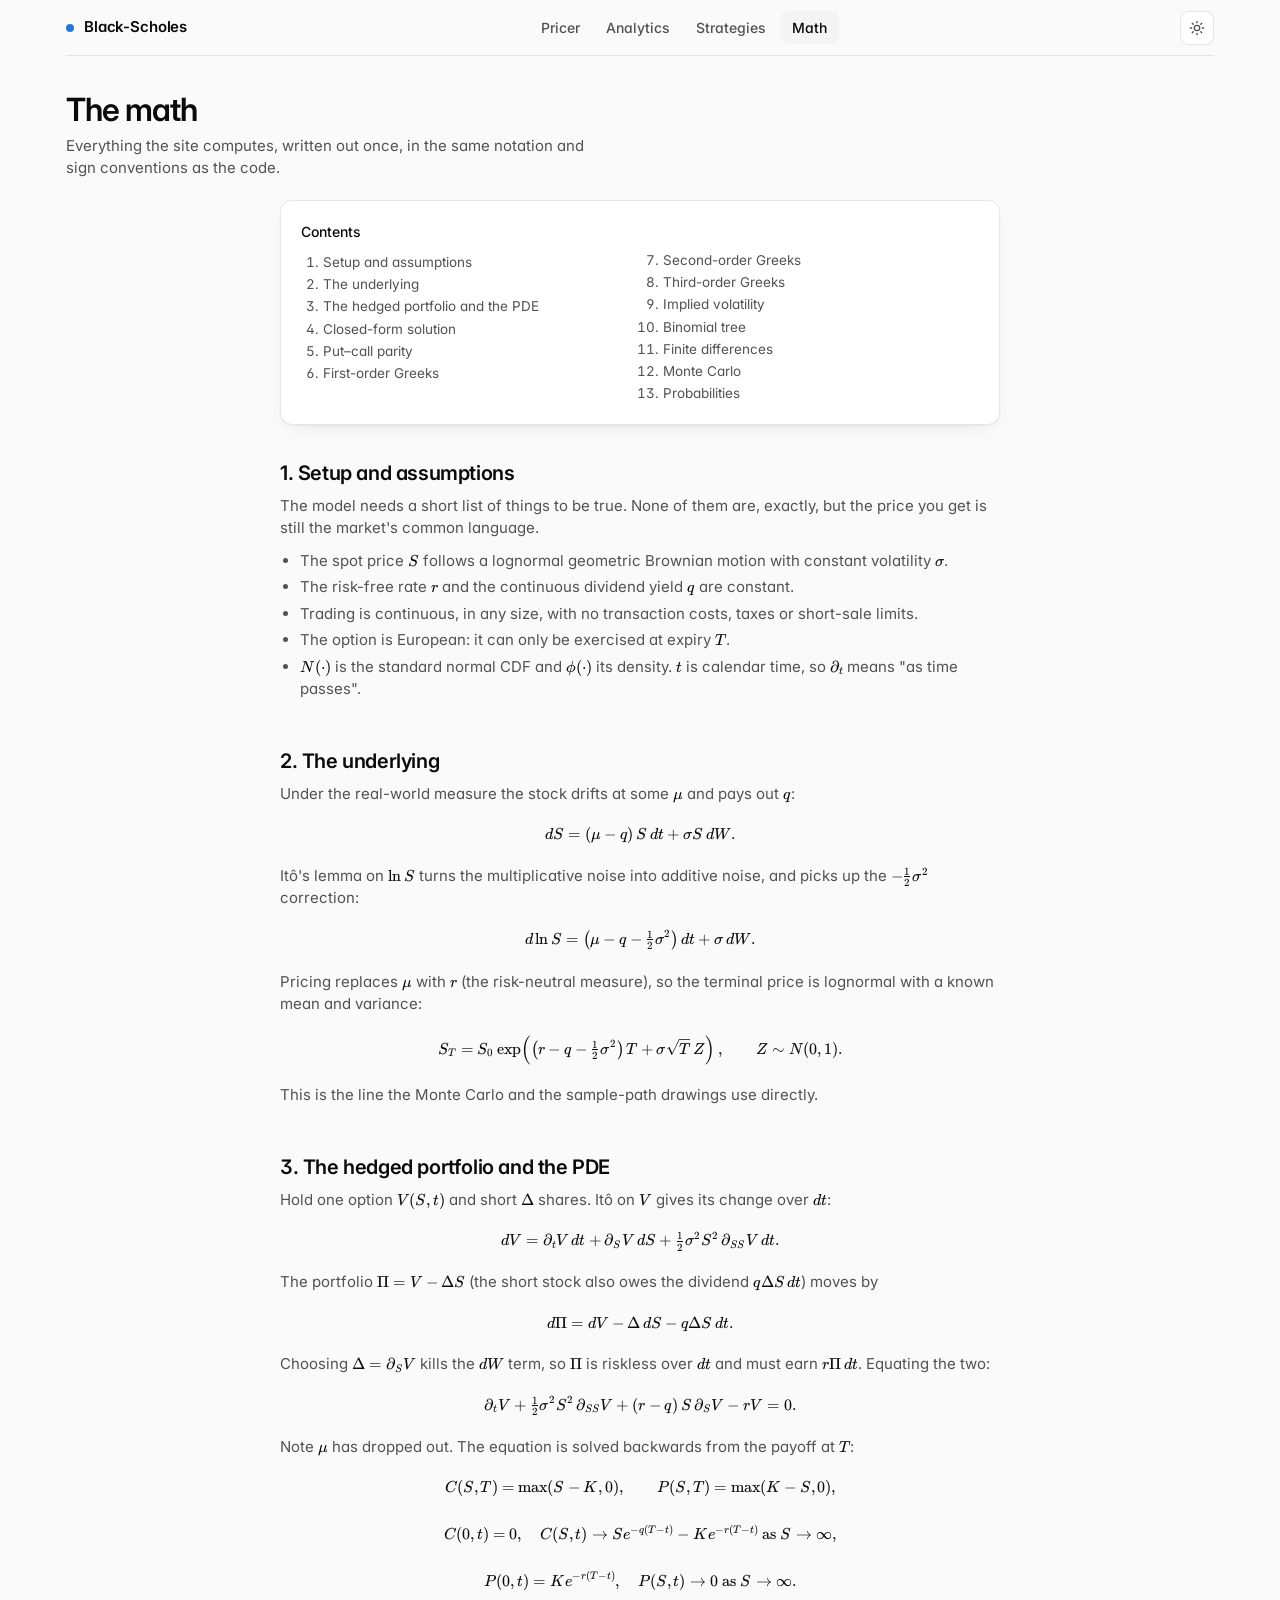
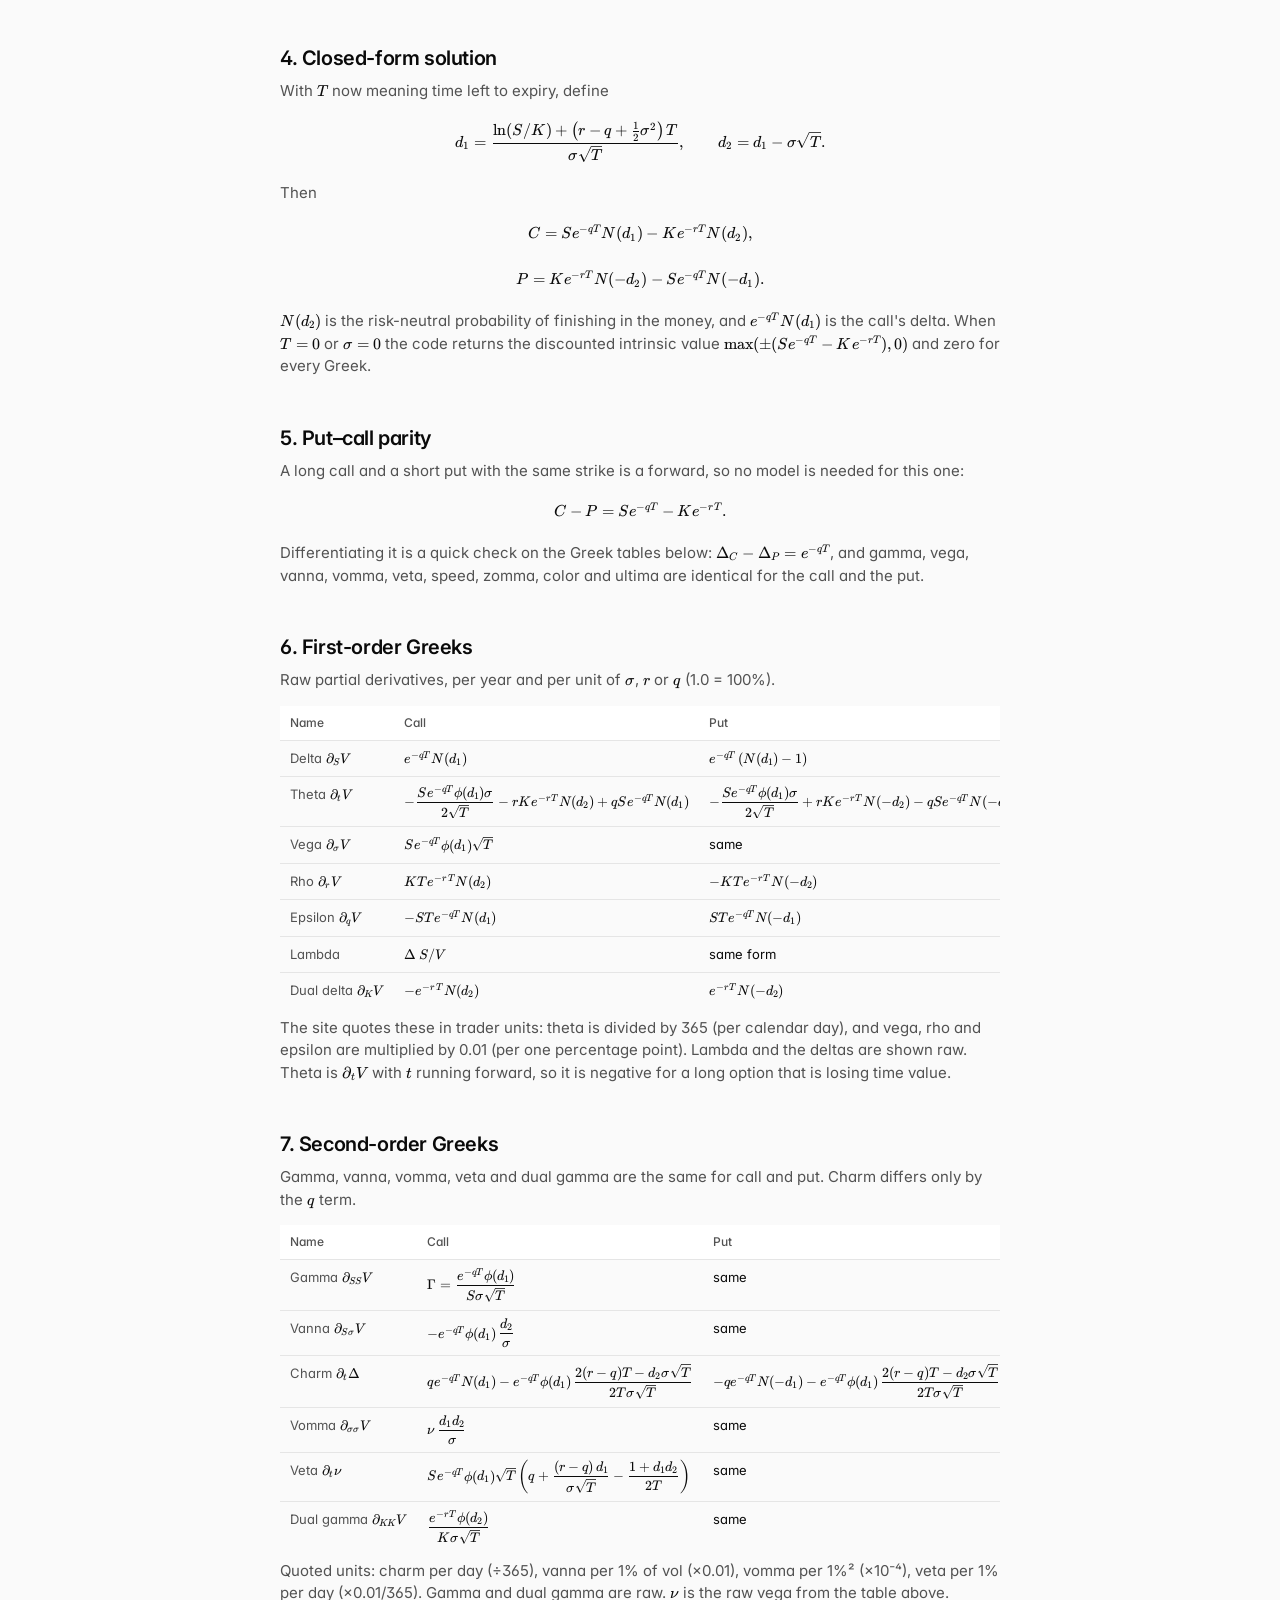
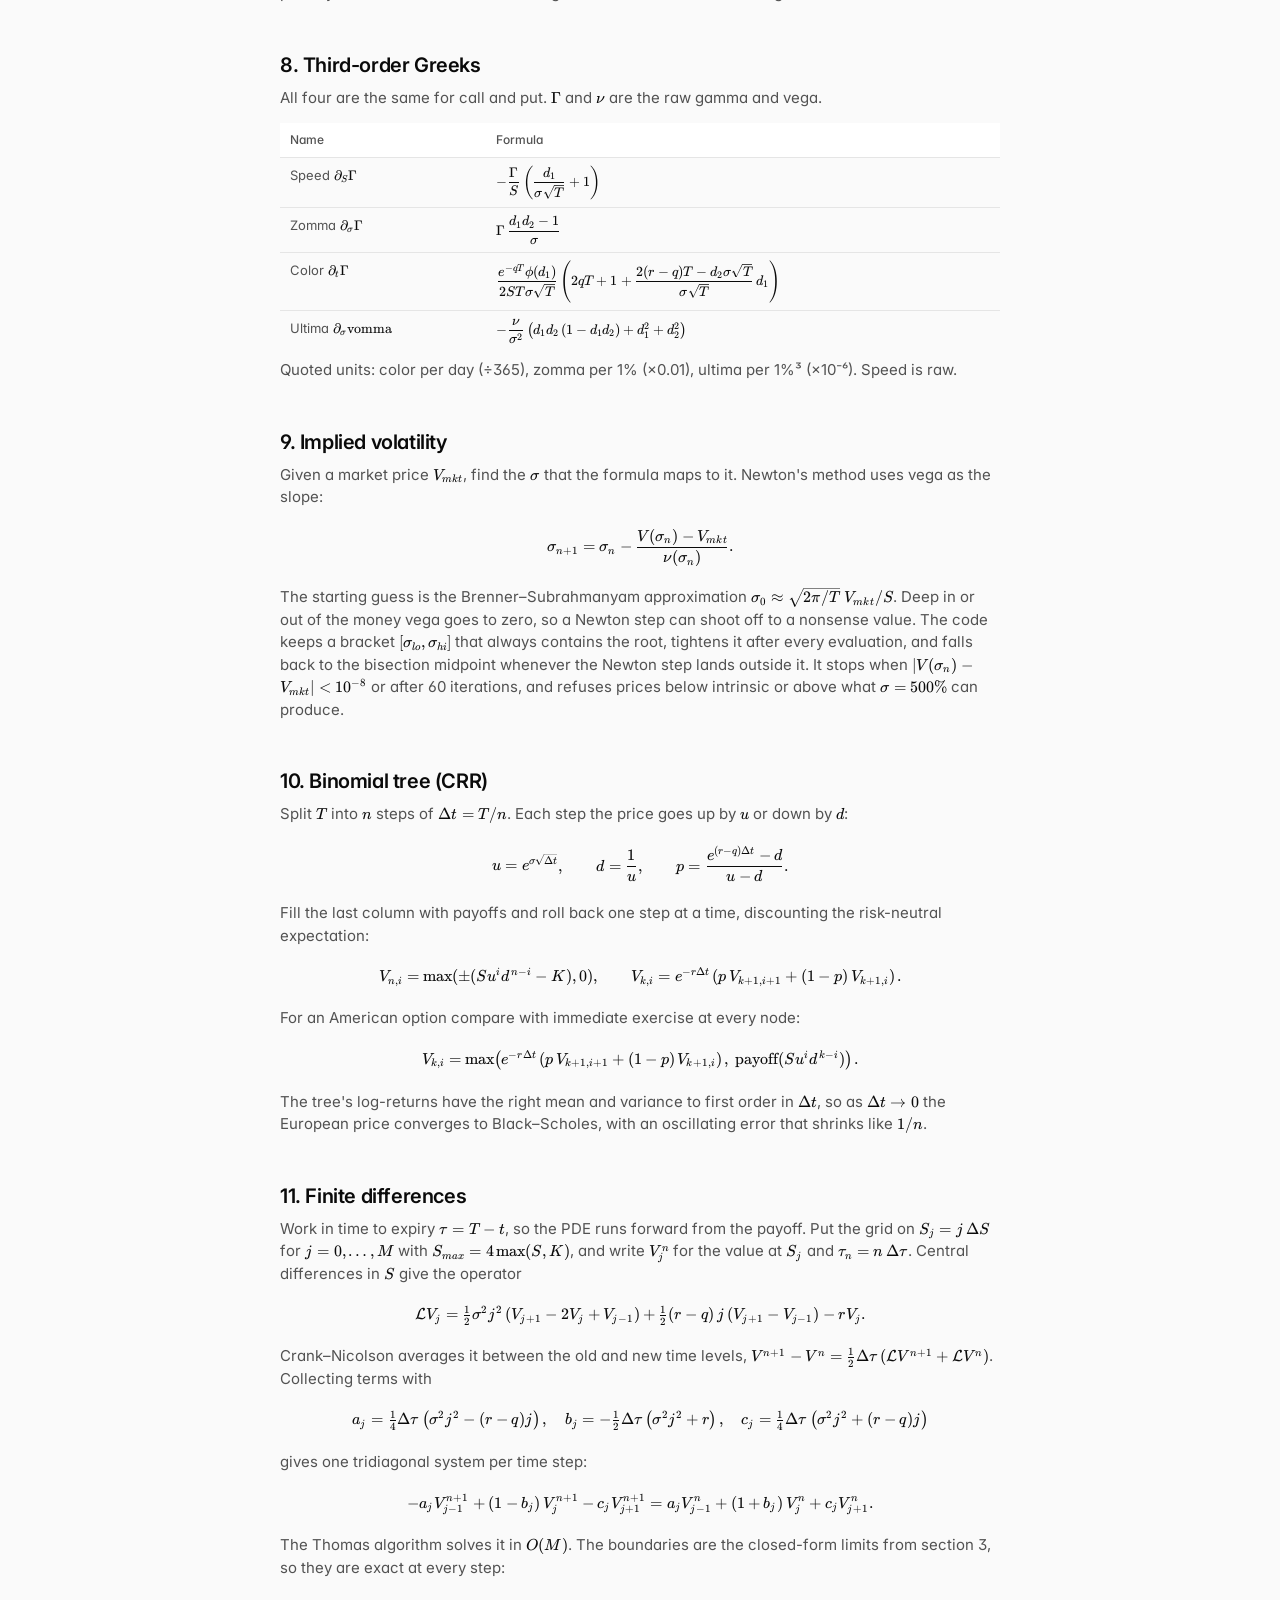
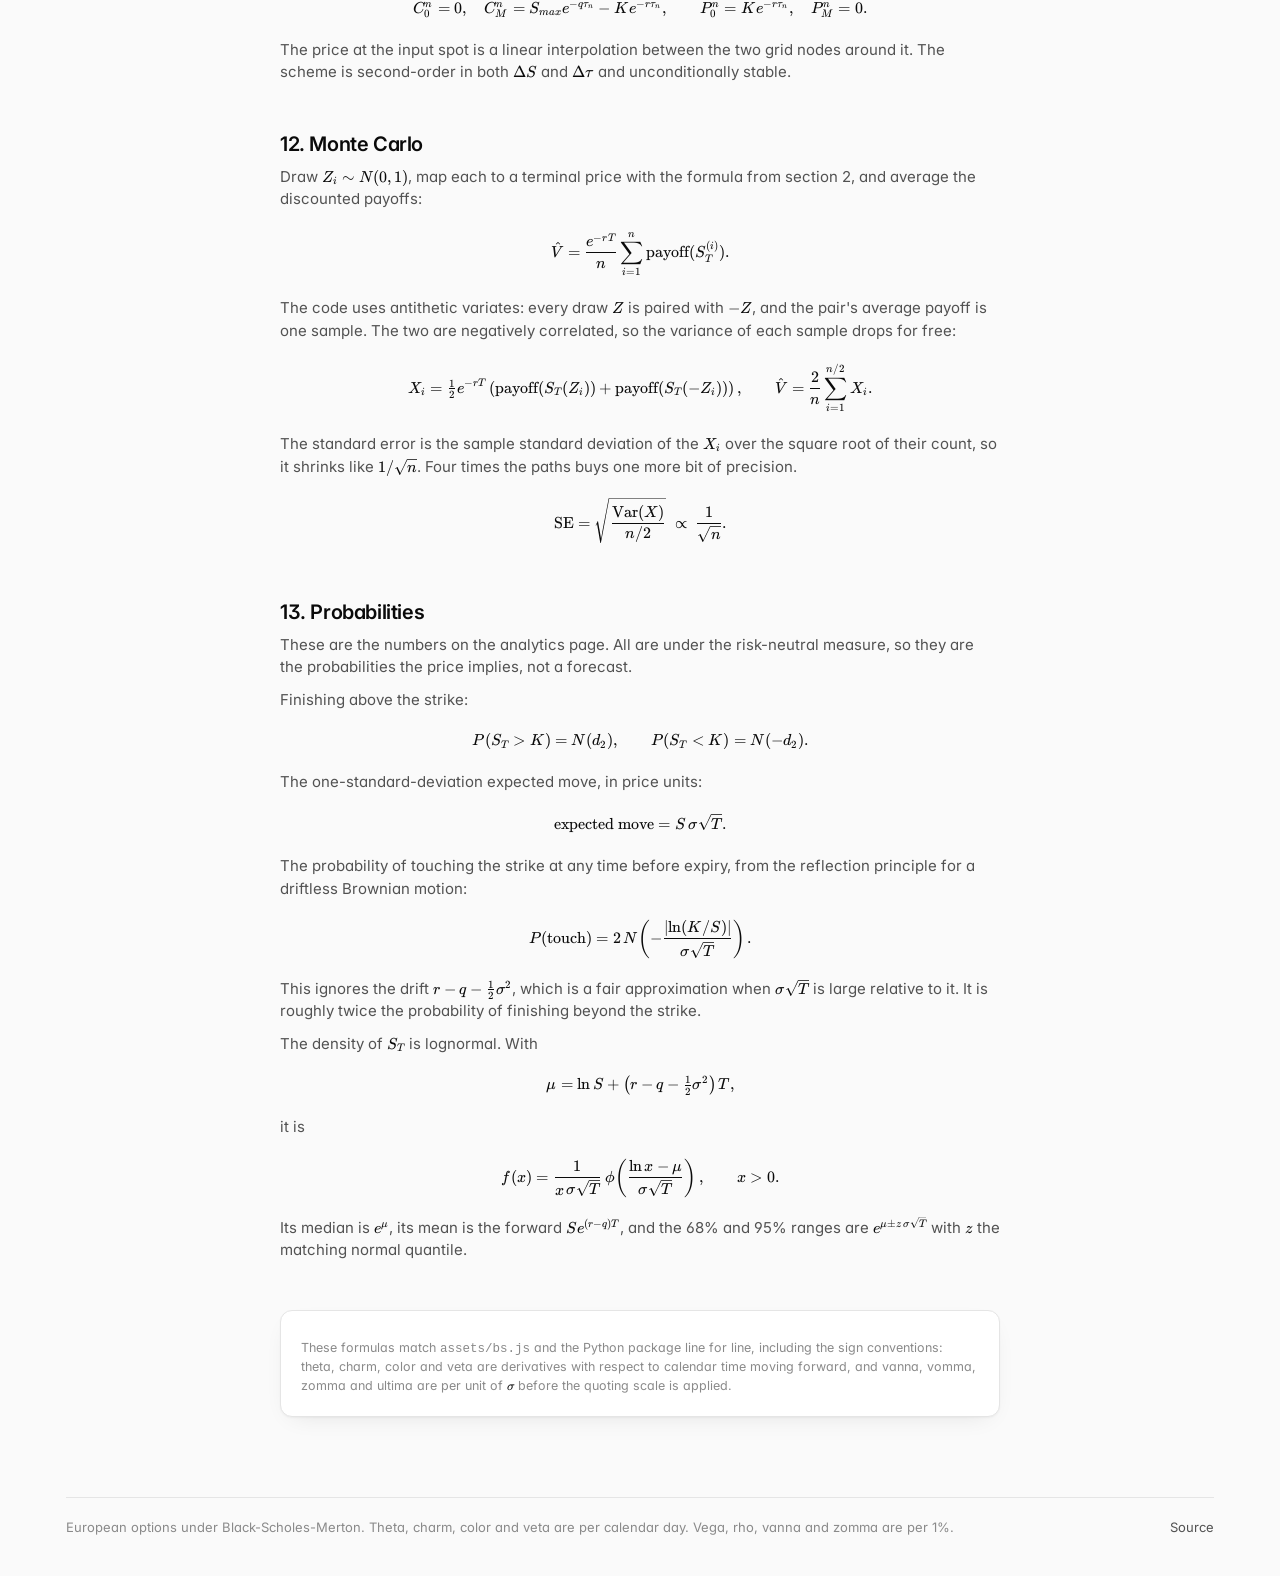
==== web/math.html @ 35202dba "Math page: derivation, closed form, all Greeks, and numerical methods in KaTeX" ====
<!doctype html><html lang="en"><head>
<meta charset="utf-8"><meta name="viewport" content="width=device-width, initial-scale=1">
<title>Math · Black-Scholes</title>
<meta name="description" content="The equations behind the site: the model, the PDE, the closed form, every Greek, and the numerical methods.">
<link rel="icon" href="data:image/svg+xml,<svg xmlns='http://www.w3.org/2000/svg' viewBox='0 0 100 100'><text y='.9em' font-size='90'>σ</text></svg>">
<link rel="preconnect" href="https://fonts.googleapis.com">
<link href="https://fonts.googleapis.com/css2?family=Inter:wght@400;500;600&family=JetBrains+Mono:wght@400;500&display=swap" rel="stylesheet">
<link rel="stylesheet" href="assets/style.css">
<link rel="stylesheet" href="assets/vendor/katex/katex.min.css">
<style>
.article{max-width:720px;margin:0 auto;padding-bottom:80px}
.article h2{font-size:20px;font-weight:600;letter-spacing:-.02em;margin:48px 0 10px;line-height:1.2}
.article h2:first-of-type{margin-top:36px}
.article p,.article li{color:var(--text-2);margin:0 0 10px}
.article ul{padding-left:20px;margin:0 0 10px}
.article li{margin-bottom:4px}
.toc ol{margin:0;padding-left:22px;columns:2;column-gap:24px;font-size:13.5px}
.toc li{margin:2px 0;break-inside:avoid}
.toc a{color:var(--text-2);text-decoration:none}
.toc a:hover{color:var(--text)}
@media (max-width:520px){.toc ol{columns:1}}
.katex{font-size:1.05em;color:var(--text)}
.katex-display{overflow-x:auto;overflow-y:hidden;padding:6px 0;margin:14px 0}
.tbl{overflow-x:auto;margin:14px 0 8px}
.tbl table.data th,.tbl table.data td{text-align:left;vertical-align:top}
.tbl table.data td:first-child{color:var(--text-2);white-space:nowrap}
.article .note{margin-top:8px}
.article .card.end{margin-top:48px}
</style>
</head><body><div class="wrap">
  <section class="page-head"><h1>The math</h1><p>Everything the site computes, written out once, in the same notation and sign conventions as the code.</p></section>
  <main class="article">
    <div class="card pad toc">
      <div class="card-title" style="margin-bottom:8px">Contents</div>
      <ol>
        <li><a href="#setup">Setup and assumptions</a></li>
        <li><a href="#underlying">The underlying</a></li>
        <li><a href="#pde">The hedged portfolio and the PDE</a></li>
        <li><a href="#solution">Closed-form solution</a></li>
        <li><a href="#parity">Put–call parity</a></li>
        <li><a href="#first">First-order Greeks</a></li>
        <li><a href="#second">Second-order Greeks</a></li>
        <li><a href="#third">Third-order Greeks</a></li>
        <li><a href="#iv">Implied volatility</a></li>
        <li><a href="#binomial">Binomial tree</a></li>
        <li><a href="#fd">Finite differences</a></li>
        <li><a href="#mc">Monte Carlo</a></li>
        <li><a href="#prob">Probabilities</a></li>
      </ol>
    </div>

    <article id="content">
    <h2 id="setup">1. Setup and assumptions</h2>
    <p>The model needs a short list of things to be true. None of them are, exactly, but the price you get is still the market's common language.</p>
    <ul>
      <li>The spot price \(S\) follows a lognormal geometric Brownian motion with constant volatility \(\sigma\).</li>
      <li>The risk-free rate \(r\) and the continuous dividend yield \(q\) are constant.</li>
      <li>Trading is continuous, in any size, with no transaction costs, taxes or short-sale limits.</li>
      <li>The option is European: it can only be exercised at expiry \(T\).</li>
      <li>\(N(\cdot)\) is the standard normal CDF and \(\phi(\cdot)\) its density. \(t\) is calendar time, so \(\partial_t\) means "as time passes".</li>
    </ul>

    <h2 id="underlying">2. The underlying</h2>
    <p>Under the real-world measure the stock drifts at some \(\mu\) and pays out \(q\):</p>
    $$dS = (\mu - q)\,S\,dt + \sigma S\,dW .$$
    <p>Itô's lemma on \(\ln S\) turns the multiplicative noise into additive noise, and picks up the \(-\tfrac12\sigma^2\) correction:</p>
    $$d\ln S = \left(\mu - q - \tfrac12\sigma^2\right)dt + \sigma\,dW .$$
    <p>Pricing replaces \(\mu\) with \(r\) (the risk-neutral measure), so the terminal price is lognormal with a known mean and variance:</p>
    $$S_T = S_0 \exp\!\left(\left(r - q - \tfrac12\sigma^2\right)T + \sigma\sqrt{T}\,Z\right),\qquad Z \sim N(0,1).$$
    <p>This is the line the Monte Carlo and the sample-path drawings use directly.</p>

    <h2 id="pde">3. The hedged portfolio and the PDE</h2>
    <p>Hold one option \(V(S,t)\) and short \(\Delta\) shares. Itô on \(V\) gives its change over \(dt\):</p>
    $$dV = \partial_t V\,dt + \partial_S V\,dS + \tfrac12\sigma^2 S^2\,\partial_{SS}V\,dt .$$
    <p>The portfolio \(\Pi = V - \Delta S\) (the short stock also owes the dividend \(q\Delta S\,dt\)) moves by</p>
    $$d\Pi = dV - \Delta\,dS - q\Delta S\,dt .$$
    <p>Choosing \(\Delta = \partial_S V\) kills the \(dW\) term, so \(\Pi\) is riskless over \(dt\) and must earn \(r\Pi\,dt\). Equating the two:</p>
    $$\partial_t V + \tfrac12\sigma^2 S^2\,\partial_{SS}V + (r - q)\,S\,\partial_S V - rV = 0 .$$
    <p>Note \(\mu\) has dropped out. The equation is solved backwards from the payoff at \(T\):</p>
    $$C(S,T) = \max(S-K,0),\qquad P(S,T) = \max(K-S,0),$$
    $$C(0,t)=0,\quad C(S,t)\to S e^{-q(T-t)} - K e^{-r(T-t)}\ \text{as}\ S\to\infty,$$
    $$P(0,t)=K e^{-r(T-t)},\quad P(S,t)\to 0\ \text{as}\ S\to\infty .$$

    <h2 id="solution">4. Closed-form solution</h2>
    <p>With \(T\) now meaning time left to expiry, define</p>
    $$d_1 = \frac{\ln(S/K) + \left(r - q + \tfrac12\sigma^2\right)T}{\sigma\sqrt{T}},\qquad d_2 = d_1 - \sigma\sqrt{T}.$$
    <p>Then</p>
    $$C = S e^{-qT} N(d_1) - K e^{-rT} N(d_2),$$
    $$P = K e^{-rT} N(-d_2) - S e^{-qT} N(-d_1).$$
    <p>\(N(d_2)\) is the risk-neutral probability of finishing in the money, and \(e^{-qT}N(d_1)\) is the call's delta. When \(T=0\) or \(\sigma=0\) the code returns the discounted intrinsic value \(\max(\pm(Se^{-qT}-Ke^{-rT}),0)\) and zero for every Greek.</p>

    <h2 id="parity">5. Put–call parity</h2>
    <p>A long call and a short put with the same strike is a forward, so no model is needed for this one:</p>
    $$C - P = S e^{-qT} - K e^{-rT}.$$
    <p>Differentiating it is a quick check on the Greek tables below: \(\Delta_C - \Delta_P = e^{-qT}\), and gamma, vega, vanna, vomma, veta, speed, zomma, color and ultima are identical for the call and the put.</p>

    <h2 id="first">6. First-order Greeks</h2>
    <p>Raw partial derivatives, per year and per unit of \(\sigma\), \(r\) or \(q\) (1.0 = 100%).</p>
    <div class="tbl"><table class="data">
      <thead><tr><th>Name</th><th>Call</th><th>Put</th></tr></thead>
      <tbody>
        <tr><td>Delta \(\partial_S V\)</td><td>\(e^{-qT} N(d_1)\)</td><td>\(e^{-qT}\left(N(d_1) - 1\right)\)</td></tr>
        <tr><td>Theta \(\partial_t V\)</td><td>\(-\dfrac{S e^{-qT}\phi(d_1)\sigma}{2\sqrt{T}} - rKe^{-rT}N(d_2) + qSe^{-qT}N(d_1)\)</td><td>\(-\dfrac{S e^{-qT}\phi(d_1)\sigma}{2\sqrt{T}} + rKe^{-rT}N(-d_2) - qSe^{-qT}N(-d_1)\)</td></tr>
        <tr><td>Vega \(\partial_\sigma V\)</td><td>\(S e^{-qT}\phi(d_1)\sqrt{T}\)</td><td>same</td></tr>
        <tr><td>Rho \(\partial_r V\)</td><td>\(K T e^{-rT} N(d_2)\)</td><td>\(-K T e^{-rT} N(-d_2)\)</td></tr>
        <tr><td>Epsilon \(\partial_q V\)</td><td>\(-S T e^{-qT} N(d_1)\)</td><td>\(S T e^{-qT} N(-d_1)\)</td></tr>
        <tr><td>Lambda</td><td>\(\Delta\, S / V\)</td><td>same form</td></tr>
        <tr><td>Dual delta \(\partial_K V\)</td><td>\(-e^{-rT} N(d_2)\)</td><td>\(e^{-rT} N(-d_2)\)</td></tr>
      </tbody>
    </table></div>
    <p>The site quotes these in trader units: theta is divided by 365 (per calendar day), and vega, rho and epsilon are multiplied by 0.01 (per one percentage point). Lambda and the deltas are shown raw. Theta is \(\partial_t V\) with \(t\) running forward, so it is negative for a long option that is losing time value.</p>

    <h2 id="second">7. Second-order Greeks</h2>
    <p>Gamma, vanna, vomma, veta and dual gamma are the same for call and put. Charm differs only by the \(q\) term.</p>
    <div class="tbl"><table class="data">
      <thead><tr><th>Name</th><th>Call</th><th>Put</th></tr></thead>
      <tbody>
        <tr><td>Gamma \(\partial_{SS} V\)</td><td>\(\Gamma = \dfrac{e^{-qT}\phi(d_1)}{S\sigma\sqrt{T}}\)</td><td>same</td></tr>
        <tr><td>Vanna \(\partial_{S\sigma} V\)</td><td>\(-e^{-qT}\phi(d_1)\,\dfrac{d_2}{\sigma}\)</td><td>same</td></tr>
        <tr><td>Charm \(\partial_t \Delta\)</td><td>\(q e^{-qT}N(d_1) - e^{-qT}\phi(d_1)\,\dfrac{2(r-q)T - d_2\sigma\sqrt{T}}{2T\sigma\sqrt{T}}\)</td><td>\(-q e^{-qT}N(-d_1) - e^{-qT}\phi(d_1)\,\dfrac{2(r-q)T - d_2\sigma\sqrt{T}}{2T\sigma\sqrt{T}}\)</td></tr>
        <tr><td>Vomma \(\partial_{\sigma\sigma} V\)</td><td>\(\nu\,\dfrac{d_1 d_2}{\sigma}\)</td><td>same</td></tr>
        <tr><td>Veta \(\partial_t \nu\)</td><td>\(S e^{-qT}\phi(d_1)\sqrt{T}\left(q + \dfrac{(r-q)\,d_1}{\sigma\sqrt{T}} - \dfrac{1 + d_1 d_2}{2T}\right)\)</td><td>same</td></tr>
        <tr><td>Dual gamma \(\partial_{KK} V\)</td><td>\(\dfrac{e^{-rT}\phi(d_2)}{K\sigma\sqrt{T}}\)</td><td>same</td></tr>
      </tbody>
    </table></div>
    <p>Quoted units: charm per day (÷365), vanna per 1% of vol (×0.01), vomma per 1%² (×10⁻⁴), veta per 1% per day (×0.01/365). Gamma and dual gamma are raw. \(\nu\) is the raw vega from the table above.</p>

    <h2 id="third">8. Third-order Greeks</h2>
    <p>All four are the same for call and put. \(\Gamma\) and \(\nu\) are the raw gamma and vega.</p>
    <div class="tbl"><table class="data">
      <thead><tr><th>Name</th><th>Formula</th></tr></thead>
      <tbody>
        <tr><td>Speed \(\partial_S \Gamma\)</td><td>\(-\dfrac{\Gamma}{S}\left(\dfrac{d_1}{\sigma\sqrt{T}} + 1\right)\)</td></tr>
        <tr><td>Zomma \(\partial_\sigma \Gamma\)</td><td>\(\Gamma\,\dfrac{d_1 d_2 - 1}{\sigma}\)</td></tr>
        <tr><td>Color \(\partial_t \Gamma\)</td><td>\(\dfrac{e^{-qT}\phi(d_1)}{2ST\sigma\sqrt{T}}\left(2qT + 1 + \dfrac{2(r-q)T - d_2\sigma\sqrt{T}}{\sigma\sqrt{T}}\,d_1\right)\)</td></tr>
        <tr><td>Ultima \(\partial_\sigma \text{vomma}\)</td><td>\(-\dfrac{\nu}{\sigma^2}\left(d_1 d_2\,(1 - d_1 d_2) + d_1^2 + d_2^2\right)\)</td></tr>
      </tbody>
    </table></div>
    <p>Quoted units: color per day (÷365), zomma per 1% (×0.01), ultima per 1%³ (×10⁻⁶). Speed is raw.</p>

    <h2 id="iv">9. Implied volatility</h2>
    <p>Given a market price \(V_{mkt}\), find the \(\sigma\) that the formula maps to it. Newton's method uses vega as the slope:</p>
    $$\sigma_{n+1} = \sigma_n - \frac{V(\sigma_n) - V_{mkt}}{\nu(\sigma_n)} .$$
    <p>The starting guess is the Brenner–Subrahmanyam approximation \(\sigma_0 \approx \sqrt{2\pi/T}\;V_{mkt}/S\). Deep in or out of the money vega goes to zero, so a Newton step can shoot off to a nonsense value. The code keeps a bracket \([\sigma_{lo},\sigma_{hi}]\) that always contains the root, tightens it after every evaluation, and falls back to the bisection midpoint whenever the Newton step lands outside it. It stops when \(|V(\sigma_n) - V_{mkt}| < 10^{-8}\) or after 60 iterations, and refuses prices below intrinsic or above what \(\sigma = 500\%\) can produce.</p>

    <h2 id="binomial">10. Binomial tree (CRR)</h2>
    <p>Split \(T\) into \(n\) steps of \(\Delta t = T/n\). Each step the price goes up by \(u\) or down by \(d\):</p>
    $$u = e^{\sigma\sqrt{\Delta t}},\qquad d = \frac{1}{u},\qquad p = \frac{e^{(r-q)\Delta t} - d}{u - d} .$$
    <p>Fill the last column with payoffs and roll back one step at a time, discounting the risk-neutral expectation:</p>
    $$V_{n,i} = \max(\pm(S u^i d^{\,n-i} - K), 0),\qquad V_{k,i} = e^{-r\Delta t}\left(p\,V_{k+1,i+1} + (1-p)\,V_{k+1,i}\right).$$
    <p>For an American option compare with immediate exercise at every node:</p>
    $$V_{k,i} = \max\!\left(e^{-r\Delta t}\left(p\,V_{k+1,i+1} + (1-p)\,V_{k+1,i}\right),\ \text{payoff}(S u^i d^{\,k-i})\right).$$
    <p>The tree's log-returns have the right mean and variance to first order in \(\Delta t\), so as \(\Delta t \to 0\) the European price converges to Black–Scholes, with an oscillating error that shrinks like \(1/n\).</p>

    <h2 id="fd">11. Finite differences</h2>
    <p>Work in time to expiry \(\tau = T - t\), so the PDE runs forward from the payoff. Put the grid on \(S_j = j\,\Delta S\) for \(j = 0,\dots,M\) with \(S_{max} = 4\max(S,K)\), and write \(V_j^n\) for the value at \(S_j\) and \(\tau_n = n\,\Delta\tau\). Central differences in \(S\) give the operator</p>
    $$\mathcal{L}V_j = \tfrac12\sigma^2 j^2\,(V_{j+1} - 2V_j + V_{j-1}) + \tfrac12(r-q)\,j\,(V_{j+1} - V_{j-1}) - rV_j .$$
    <p>Crank–Nicolson averages it between the old and new time levels, \(V^{n+1} - V^n = \tfrac12\Delta\tau\,(\mathcal{L}V^{n+1} + \mathcal{L}V^n)\). Collecting terms with</p>
    $$a_j = \tfrac14\Delta\tau\left(\sigma^2 j^2 - (r-q)j\right),\quad b_j = -\tfrac12\Delta\tau\left(\sigma^2 j^2 + r\right),\quad c_j = \tfrac14\Delta\tau\left(\sigma^2 j^2 + (r-q)j\right)$$
    <p>gives one tridiagonal system per time step:</p>
    $$-a_j V_{j-1}^{n+1} + (1 - b_j)\,V_j^{n+1} - c_j V_{j+1}^{n+1} = a_j V_{j-1}^{n} + (1 + b_j)\,V_j^{n} + c_j V_{j+1}^{n}.$$
    <p>The Thomas algorithm solves it in \(O(M)\). The boundaries are the closed-form limits from section 3, so they are exact at every step:</p>
    $$C_0^n = 0,\quad C_M^n = S_{max}e^{-q\tau_n} - Ke^{-r\tau_n},\qquad P_0^n = Ke^{-r\tau_n},\quad P_M^n = 0 .$$
    <p>The price at the input spot is a linear interpolation between the two grid nodes around it. The scheme is second-order in both \(\Delta S\) and \(\Delta\tau\) and unconditionally stable.</p>

    <h2 id="mc">12. Monte Carlo</h2>
    <p>Draw \(Z_i \sim N(0,1)\), map each to a terminal price with the formula from section 2, and average the discounted payoffs:</p>
    $$\hat V = \frac{e^{-rT}}{n}\sum_{i=1}^{n} \text{payoff}(S_T^{(i)}) .$$
    <p>The code uses antithetic variates: every draw \(Z\) is paired with \(-Z\), and the pair's average payoff is one sample. The two are negatively correlated, so the variance of each sample drops for free:</p>
    $$X_i = \tfrac12 e^{-rT}\left(\text{payoff}(S_T(Z_i)) + \text{payoff}(S_T(-Z_i))\right),\qquad \hat V = \frac{2}{n}\sum_{i=1}^{n/2} X_i .$$
    <p>The standard error is the sample standard deviation of the \(X_i\) over the square root of their count, so it shrinks like \(1/\sqrt{n}\). Four times the paths buys one more bit of precision.</p>
    $$\text{SE} = \sqrt{\frac{\operatorname{Var}(X)}{n/2}} \;\propto\; \frac{1}{\sqrt{n}} .$$

    <h2 id="prob">13. Probabilities</h2>
    <p>These are the numbers on the analytics page. All are under the risk-neutral measure, so they are the probabilities the price implies, not a forecast.</p>
    <p>Finishing above the strike:</p>
    $$P(S_T > K) = N(d_2),\qquad P(S_T < K) = N(-d_2).$$
    <p>The one-standard-deviation expected move, in price units:</p>
    $$\text{expected move} = S\,\sigma\sqrt{T}.$$
    <p>The probability of touching the strike at any time before expiry, from the reflection principle for a driftless Brownian motion:</p>
    $$P(\text{touch}) = 2\,N\!\left(-\frac{\left|\ln(K/S)\right|}{\sigma\sqrt{T}}\right).$$
    <p>This ignores the drift \(r - q - \tfrac12\sigma^2\), which is a fair approximation when \(\sigma\sqrt{T}\) is large relative to it. It is roughly twice the probability of finishing beyond the strike.</p>
    <p>The density of \(S_T\) is lognormal. With</p>
    $$\mu = \ln S + \left(r - q - \tfrac12\sigma^2\right)T,$$
    <p>it is</p>
    $$f(x) = \frac{1}{x\,\sigma\sqrt{T}}\,\phi\!\left(\frac{\ln x - \mu}{\sigma\sqrt{T}}\right),\qquad x > 0 .$$
    <p>Its median is \(e^{\mu}\), its mean is the forward \(S e^{(r-q)T}\), and the 68% and 95% ranges are \(e^{\mu \pm z\,\sigma\sqrt{T}}\) with \(z\) the matching normal quantile.</p>
    </article>

    <div class="card pad end"><div class="note">These formulas match <code>assets/bs.js</code> and the Python package line for line, including the sign conventions: theta, charm, color and veta are derivatives with respect to calendar time moving forward, and vanna, vomma, zomma and ultima are per unit of \(\sigma\) before the quoting scale is applied.</div></div>
  </main>
</div>
<script src="assets/bs.js"></script><script src="assets/chart.js"></script><script src="assets/ui.js"></script>
<script src="assets/vendor/katex/katex.min.js"></script>
<script src="assets/vendor/katex/contrib/auto-render.min.js"></script>
<script>
UI.nav('math');
if (window.renderMathInElement) renderMathInElement(document.querySelector('.article'), {
  delimiters: [{ left: '$$', right: '$$', display: true }, { left: '\\(', right: '\\)', display: false }],
  throwOnError: false, output: 'html',
});
</script>
</body></html>
---- web/assets/style.css ----
:root{
  color-scheme:light;
  --bg:#fafafa;--surface:#ffffff;--surface-2:#f4f4f4;--line:#e5e5e5;--line-strong:#d4d4d4;
  --text:#0a0a0a;--text-2:#525252;--text-3:#8a8a8a;
  --accent:#0a0a0a;--accent-ink:#ffffff;
  --s1:#2a78d6;--s2:#eb6834;--s3:#1baf7a;--s4:#eda100;--s5:#e87ba4;--s6:#008300;--s7:#4a3aa7;--s8:#e34948;
  --s1-soft:rgba(42,120,214,.10);
  --pos:#008300;--neg:#e34948;--pos-soft:rgba(0,131,0,.10);--neg-soft:rgba(227,73,72,.10);
  --radius:12px;--shadow:0 1px 2px rgba(0,0,0,.04),0 8px 24px -12px rgba(0,0,0,.12);
  --font:Inter,-apple-system,BlinkMacSystemFont,"Segoe UI",sans-serif;
  --mono:"JetBrains Mono",ui-monospace,SFMono-Regular,Menlo,monospace;
}
@media (prefers-color-scheme:dark){:root:not([data-theme="light"]){
  color-scheme:dark;
  --bg:#000000;--surface:#0a0a0a;--surface-2:#141414;--line:#1f1f1f;--line-strong:#2e2e2e;
  --text:#ededed;--text-2:#a1a1a1;--text-3:#6b6b6b;
  --accent:#ededed;--accent-ink:#0a0a0a;
  --s1:#3987e5;--s2:#d95926;--s3:#199e70;--s4:#c98500;--s5:#d55181;--s6:#3ddc84;--s7:#9085e9;--s8:#e66767;
  --s1-soft:rgba(57,135,229,.14);
  --pos:#3ddc84;--neg:#e66767;--pos-soft:rgba(61,220,132,.12);--neg-soft:rgba(230,103,103,.12);
  --shadow:none;
}}
:root[data-theme="dark"]{
  color-scheme:dark;
  --bg:#000000;--surface:#0a0a0a;--surface-2:#141414;--line:#1f1f1f;--line-strong:#2e2e2e;
  --text:#ededed;--text-2:#a1a1a1;--text-3:#6b6b6b;
  --accent:#ededed;--accent-ink:#0a0a0a;
  --s1:#3987e5;--s2:#d95926;--s3:#199e70;--s4:#c98500;--s5:#d55181;--s6:#3ddc84;--s7:#9085e9;--s8:#e66767;
  --s1-soft:rgba(57,135,229,.14);
  --pos:#3ddc84;--neg:#e66767;--pos-soft:rgba(61,220,132,.12);--neg-soft:rgba(230,103,103,.12);
  --shadow:none;
}
*{box-sizing:border-box}
html,body{margin:0}
body{background:var(--bg);color:var(--text);font:15px/1.5 var(--font);-webkit-font-smoothing:antialiased;font-feature-settings:"cv11","ss01"}
a{color:inherit}
.mono{font-family:var(--mono);font-variant-numeric:tabular-nums}
.wrap{max-width:1180px;margin:0 auto;padding:0 16px}

/* header / nav */
header.top{display:flex;align-items:center;justify-content:space-between;height:56px;border-bottom:1px solid var(--line);gap:12px}
.brand{display:flex;align-items:center;gap:10px;font-weight:600;letter-spacing:-.01em;text-decoration:none;white-space:nowrap}
.brand .dot{width:8px;height:8px;border-radius:50%;background:var(--s1)}
nav.links{display:flex;gap:2px;overflow-x:auto}
nav.links a{text-decoration:none;color:var(--text-2);padding:6px 12px;border-radius:8px;font-size:14px;font-weight:500;white-space:nowrap}
nav.links a:hover{color:var(--text);background:var(--surface-2)}
nav.links a[aria-current="page"]{color:var(--text);background:var(--surface-2)}
.top-actions{display:flex;gap:8px;align-items:center}
@media (max-width:640px){nav.links a{padding:6px 9px;font-size:13px}.brand span.t{display:none}}

/* controls */
.seg{display:inline-flex;background:var(--surface);border:1px solid var(--line);border-radius:999px;padding:3px;flex-wrap:wrap}
.seg button{border:0;background:transparent;color:var(--text-2);padding:5px 14px;border-radius:999px;font:inherit;font-size:14px;font-weight:500;cursor:pointer;white-space:nowrap}
.seg button:hover{color:var(--text)}
.seg button[aria-pressed="true"]{background:var(--accent);color:var(--accent-ink)}
.seg.sm button{padding:3px 10px;font-size:13px}
.icon-btn{border:1px solid var(--line);background:var(--surface);color:var(--text-2);width:34px;height:34px;border-radius:8px;cursor:pointer;display:grid;place-items:center;padding:0}
.icon-btn:hover{color:var(--text)}
.btn{border:1px solid var(--line);background:var(--surface);color:var(--text);padding:7px 14px;border-radius:8px;font:inherit;font-size:14px;font-weight:500;cursor:pointer}
.btn:hover{background:var(--surface-2)}
.btn.primary{background:var(--accent);color:var(--accent-ink);border-color:var(--accent)}
.btn.sm{padding:4px 10px;font-size:13px}
select,input[type=text]{border:1px solid var(--line);background:var(--surface);color:var(--text);font:inherit;font-size:14px;padding:6px 10px;border-radius:8px;outline:0}
select:focus,input[type=text]:focus{border-color:var(--line-strong)}
input[type=number]{border:1px solid var(--line);background:var(--surface);color:var(--text);font:inherit;font-family:var(--mono);font-size:14px;padding:5px 8px;border-radius:8px;outline:0;width:100px;text-align:right}
input[type=number]:focus{border-color:var(--line-strong)}
input[type=range]{width:100%;appearance:none;height:4px;background:var(--line-strong);border-radius:2px;outline:0;margin:6px 0 0}
input[type=range]::-webkit-slider-thumb{appearance:none;width:16px;height:16px;border-radius:50%;background:var(--surface);border:1.5px solid var(--text);cursor:pointer;box-shadow:0 1px 3px rgba(0,0,0,.15)}
input[type=range]::-moz-range-thumb{width:16px;height:16px;border-radius:50%;background:var(--surface);border:1.5px solid var(--text);cursor:pointer}
label.check{display:inline-flex;align-items:center;gap:6px;font-size:14px;color:var(--text-2);cursor:pointer}

/* page scaffolding */
.page-head{padding:36px 0 20px}
.page-head h1{font-size:clamp(24px,3.4vw,32px);font-weight:600;letter-spacing:-.03em;margin:0 0 6px;line-height:1.15}
.page-head p{margin:0;color:var(--text-2);max-width:60ch}
.layout{display:grid;grid-template-columns:300px 1fr;gap:20px;padding-bottom:80px;align-items:start}
@media (max-width:860px){.layout{grid-template-columns:1fr}}
.stack{display:flex;flex-direction:column;gap:20px;min-width:0}
.cols{display:grid;grid-template-columns:1fr 1fr;gap:20px}
@media (max-width:860px){.cols{grid-template-columns:1fr}}
.card{background:var(--surface);border:1px solid var(--line);border-radius:var(--radius);box-shadow:var(--shadow);min-width:0}
.card.pad{padding:20px}
.card-head{display:flex;justify-content:space-between;align-items:center;gap:12px;flex-wrap:wrap;margin-bottom:10px}
.card-title{font-weight:500;font-size:14px}
.card-title span{color:var(--text-3);font-weight:400}
.note{font-size:12.5px;color:var(--text-3);line-height:1.5}
.sticky{position:sticky;top:16px}

/* input panel fields */
.field{padding:11px 0;border-bottom:1px solid var(--line)}
.field:last-of-type{border-bottom:0}
.field .row{display:flex;justify-content:space-between;align-items:center;margin-bottom:4px;gap:8px}
.field label{font-size:13px;color:var(--text-2);font-weight:500}
.field .num{display:inline-flex;align-items:baseline}
.field .num em{font-style:normal;color:var(--text-3);font-size:13px;margin-left:2px}
.field input[type=number]{width:84px;border-color:transparent;background:transparent;padding:2px 3px 2px 6px}
.field input[type=number]:hover{border-color:var(--line)}
.field input[type=number]:focus{border-color:var(--line-strong);background:var(--bg)}

/* hero number */
.hero{padding:22px 24px 18px;display:flex;justify-content:space-between;align-items:flex-end;flex-wrap:wrap;gap:16px}
.hero .label{font-size:13px;color:var(--text-2);font-weight:500;margin-bottom:6px}
.hero .value{font-size:clamp(36px,5.5vw,52px);font-weight:500;letter-spacing:-.04em;line-height:1}
.hero .sub{color:var(--text-3);font-size:13px;margin-top:8px}
.hero .sub b{color:var(--text-2);font-weight:500}
.hero .side{text-align:right;font-size:13px;color:var(--text-3)}
.hero .side b{color:var(--text-2);font-weight:500}

/* stat tiles */
.tiles{display:grid;grid-template-columns:repeat(auto-fit,minmax(150px,1fr));gap:0;background:var(--surface);border-radius:var(--radius);overflow:hidden;border:1px solid var(--line)}
.tile{background:var(--surface);padding:14px 16px;border:0;border-right:1px solid var(--line);border-bottom:1px solid var(--line);margin:0 -1px -1px 0;text-align:left;font:inherit;color:inherit;position:relative;min-width:0}
button.tile{cursor:pointer}
button.tile:hover{background:var(--surface-2)}
.tile[aria-pressed="true"]::after{content:"";position:absolute;left:0;right:0;bottom:0;height:2px;background:var(--s1)}
.tile .k{font-size:12px;color:var(--text-2);font-weight:500;display:flex;gap:6px;align-items:baseline;white-space:nowrap;overflow:hidden;text-overflow:ellipsis}
.tile .k i{font-style:normal;color:var(--text-3);font-family:var(--mono);font-size:11px}
.tile .v{font-size:19px;font-weight:500;letter-spacing:-.02em;margin-top:5px}
.tile .d{font-size:11.5px;color:var(--text-3);margin-top:2px}
.tile .v.pos{color:var(--pos)}.tile .v.neg{color:var(--neg)}

/* tables */
table.data{width:100%;border-collapse:collapse;font-size:13px}
table.data th,table.data td{padding:8px 10px;text-align:right;border-bottom:1px solid var(--line);white-space:nowrap}
table.data th{color:var(--text-2);font-weight:500;font-size:12px;position:sticky;top:0;background:var(--surface)}
table.data th:first-child,table.data td:first-child{text-align:left}
table.data tr:last-child td{border-bottom:0}
table.data tr.hl td{background:var(--s1-soft)}
table.data th.sortable{cursor:pointer;user-select:none}
table.data th.sortable:hover{color:var(--text)}
table.data td.pos{color:var(--pos)}table.data td.neg{color:var(--neg)}
.scroll{overflow:auto;max-height:420px}

/* chart shell */
.chart{position:relative}
.chart svg{width:100%;display:block;overflow:visible}
.chart .axis text{fill:var(--text-3);font-size:11px;font-family:var(--mono)}
.chart .axis line{stroke:var(--line)}
.chart .axis .base{stroke:var(--line-strong)}
.chart .axis .lbl{fill:var(--text-2);font-family:var(--font);font-size:11.5px}
.chart .tip{position:absolute;pointer-events:none;background:var(--surface);border:1px solid var(--line);border-radius:8px;padding:8px 10px;font-size:12px;box-shadow:var(--shadow);white-space:nowrap;opacity:0;transition:opacity .08s;z-index:5;line-height:1.45}
.chart .tip .t{color:var(--text-3);margin-bottom:2px}
.chart .tip .r{display:flex;justify-content:space-between;gap:14px}
.chart .tip .r i{display:inline-block;width:8px;height:8px;border-radius:2px;margin-right:6px;vertical-align:middle}
.chart .tip .r b{font-weight:500;font-family:var(--mono)}
.legend{display:flex;gap:14px;flex-wrap:wrap;font-size:12.5px;color:var(--text-2);margin:0 0 6px}
.legend span{display:inline-flex;align-items:center;gap:6px}
.legend i{display:inline-block;width:14px;height:2px;border-radius:1px}
.legend i.dash{background:repeating-linear-gradient(90deg,currentColor 0 4px,transparent 4px 7px)}
.heat{display:grid;gap:1px;font-family:var(--mono);font-size:11px}
.heat .c{display:grid;place-items:center;min-height:30px;color:var(--text);cursor:default;border-radius:2px}
.heat .c.h{outline:2px solid var(--text);outline-offset:-2px}
.heat .l{display:grid;place-items:center;color:var(--text-3);font-size:10.5px}

/* misc */
.kv{display:grid;grid-template-columns:auto 1fr;gap:6px 16px;font-size:13.5px}
.kv dt{color:var(--text-2);margin:0}.kv dd{margin:0;text-align:right;font-family:var(--mono)}
.tabs{display:flex;gap:2px;border-bottom:1px solid var(--line);margin-bottom:16px;overflow-x:auto}
.tabs button{border:0;background:none;font:inherit;font-size:14px;font-weight:500;color:var(--text-2);padding:8px 12px;cursor:pointer;border-bottom:2px solid transparent;margin-bottom:-1px;white-space:nowrap}
.tabs button[aria-selected="true"]{color:var(--text);border-bottom-color:var(--text)}
.pill{display:inline-block;padding:2px 8px;border-radius:999px;font-size:12px;background:var(--surface-2);color:var(--text-2)}
.pill.pos{background:var(--pos-soft);color:var(--pos)}.pill.neg{background:var(--neg-soft);color:var(--neg)}
footer.bottom{border-top:1px solid var(--line);padding:20px 0 40px;color:var(--text-3);font-size:13px;display:flex;justify-content:space-between;flex-wrap:wrap;gap:8px}
footer.bottom a{color:var(--text-2);text-decoration:none}
.toast{position:fixed;left:50%;bottom:24px;transform:translateX(-50%);background:var(--accent);color:var(--accent-ink);padding:8px 14px;border-radius:8px;font-size:13px;opacity:0;transition:opacity .15s;pointer-events:none}
.toast.show{opacity:1}
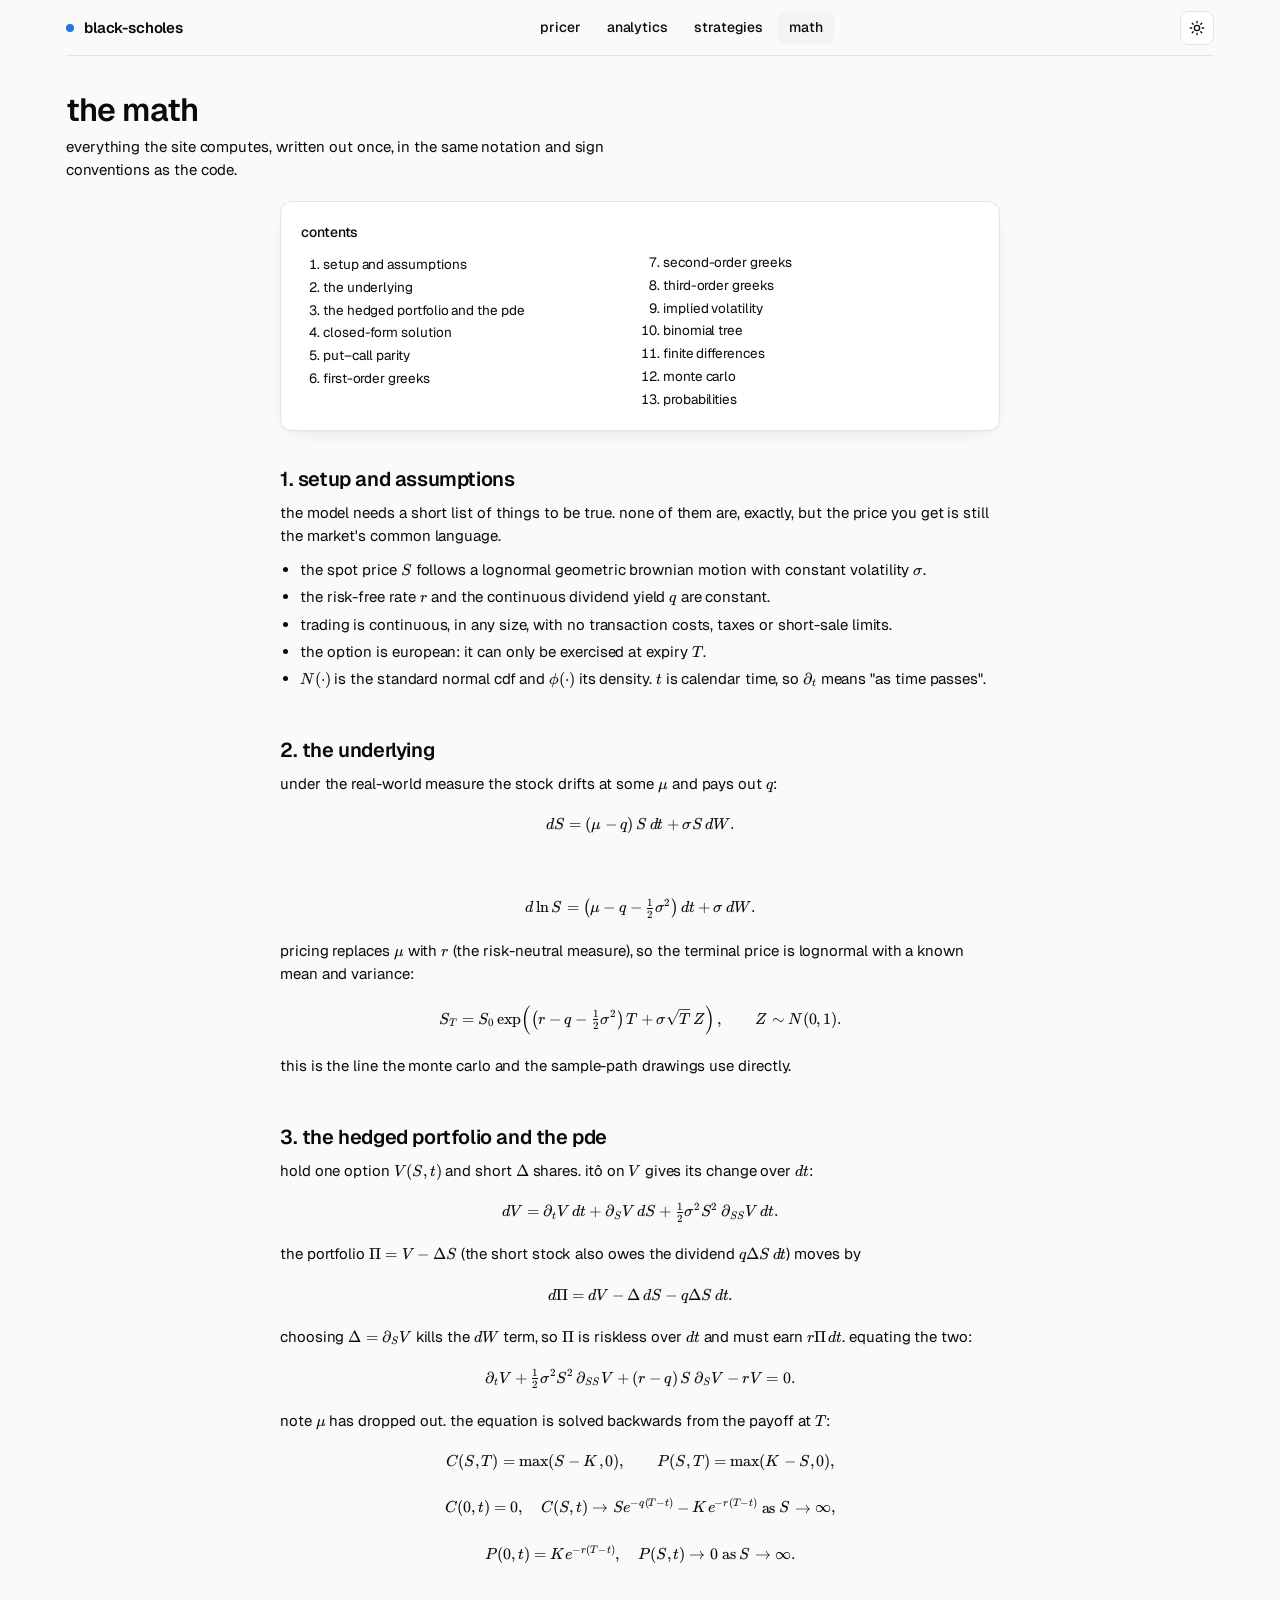
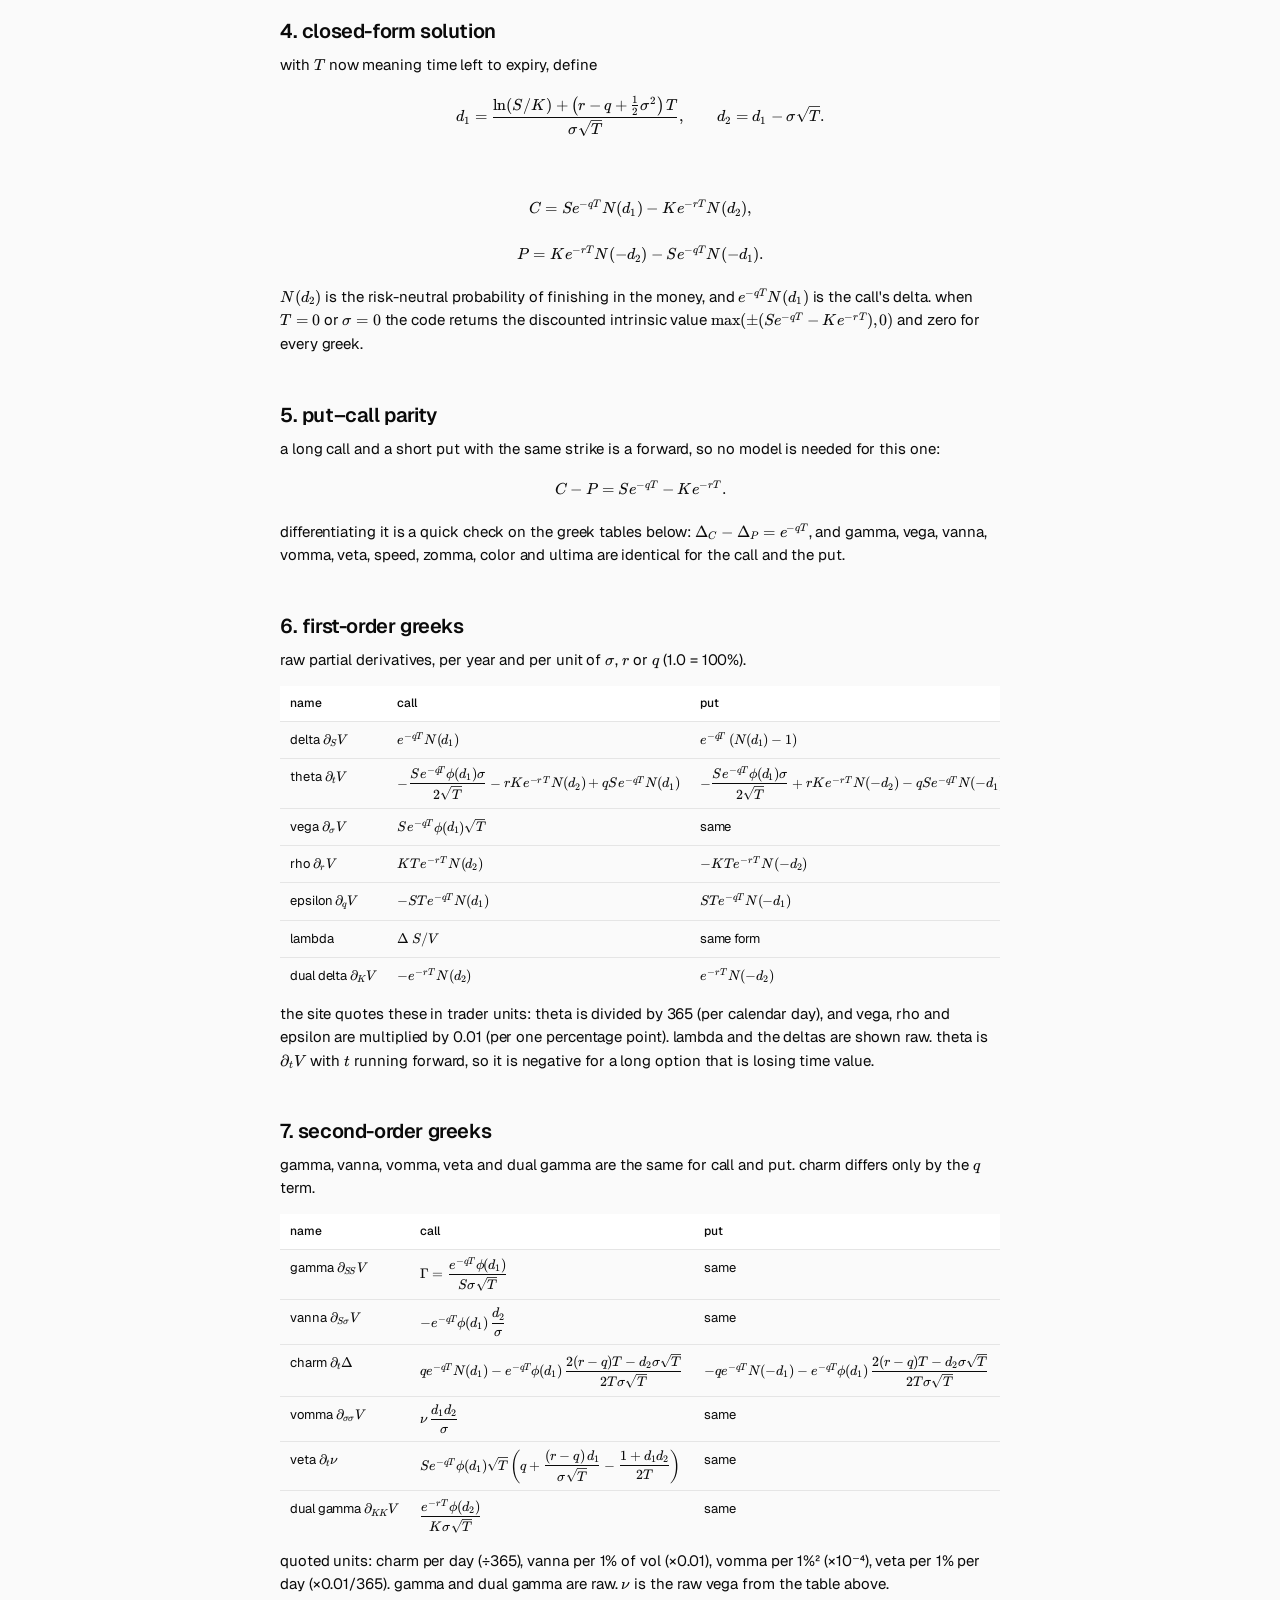
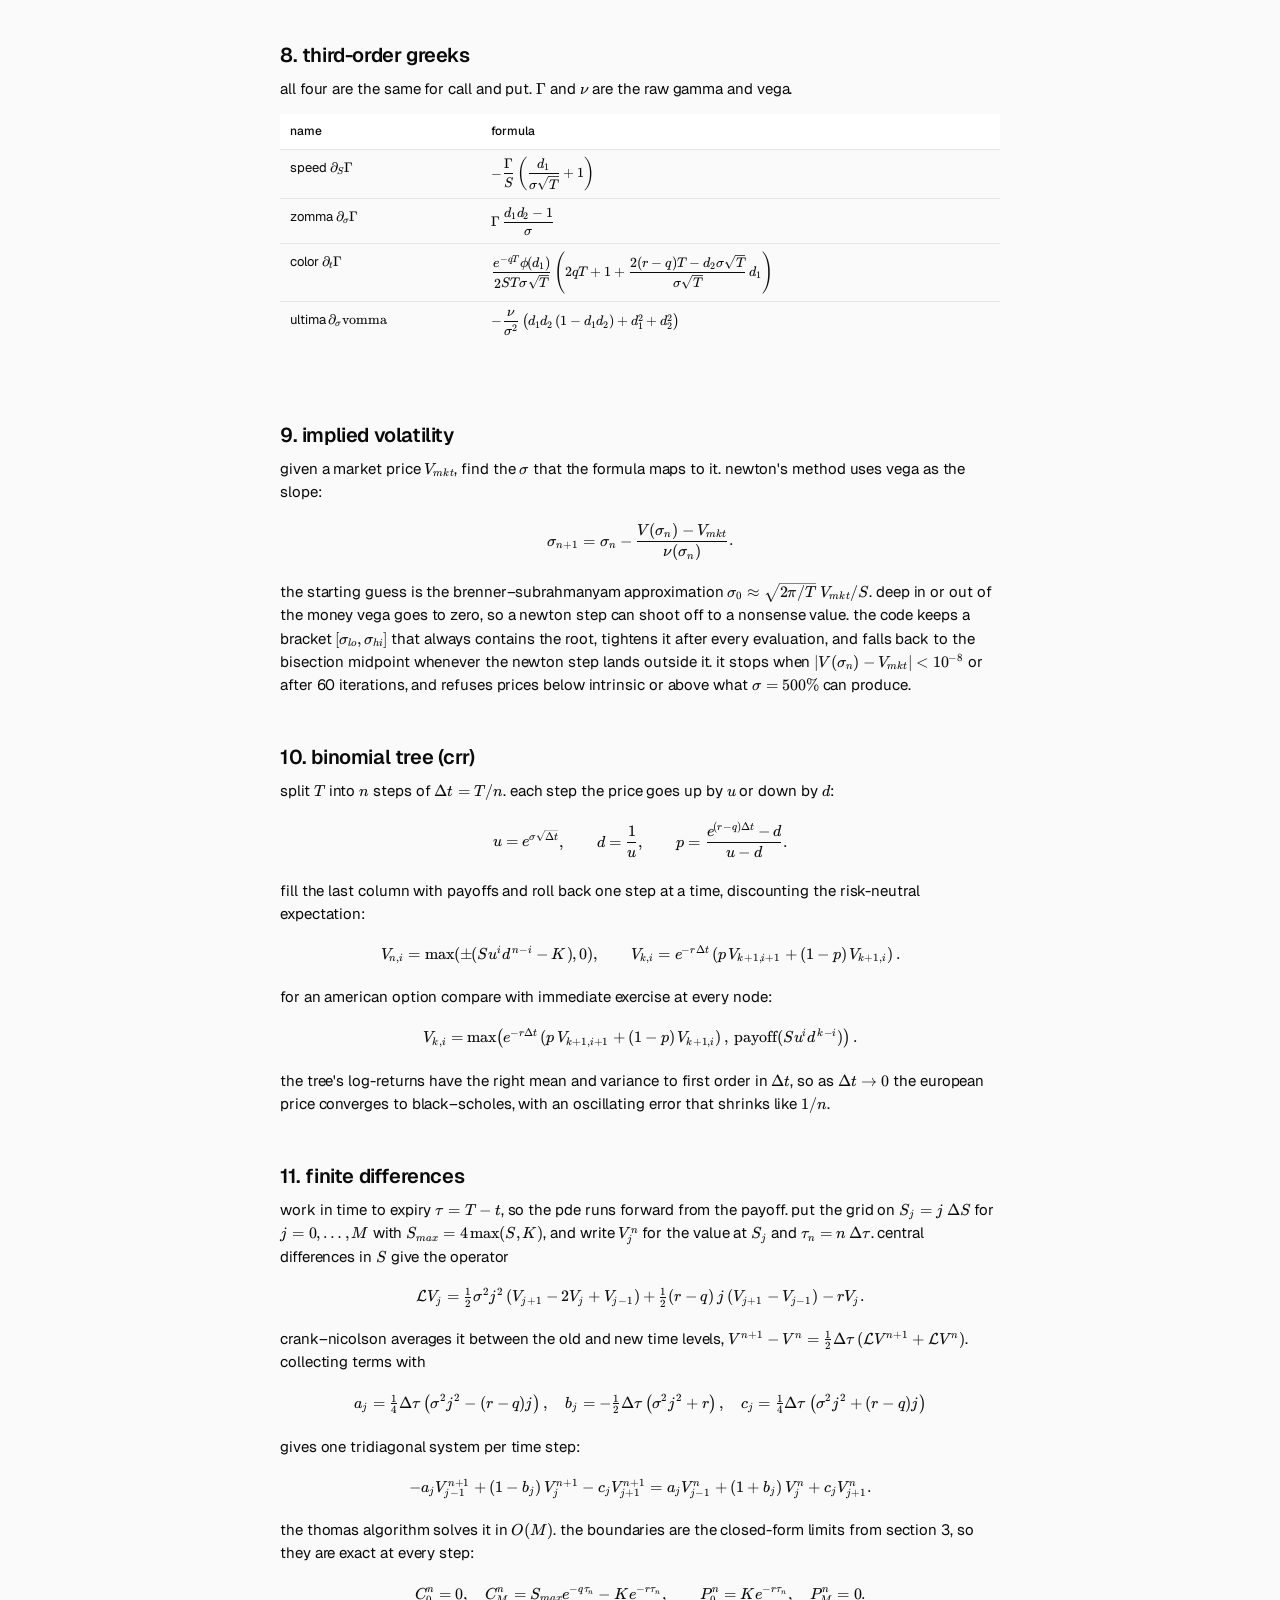
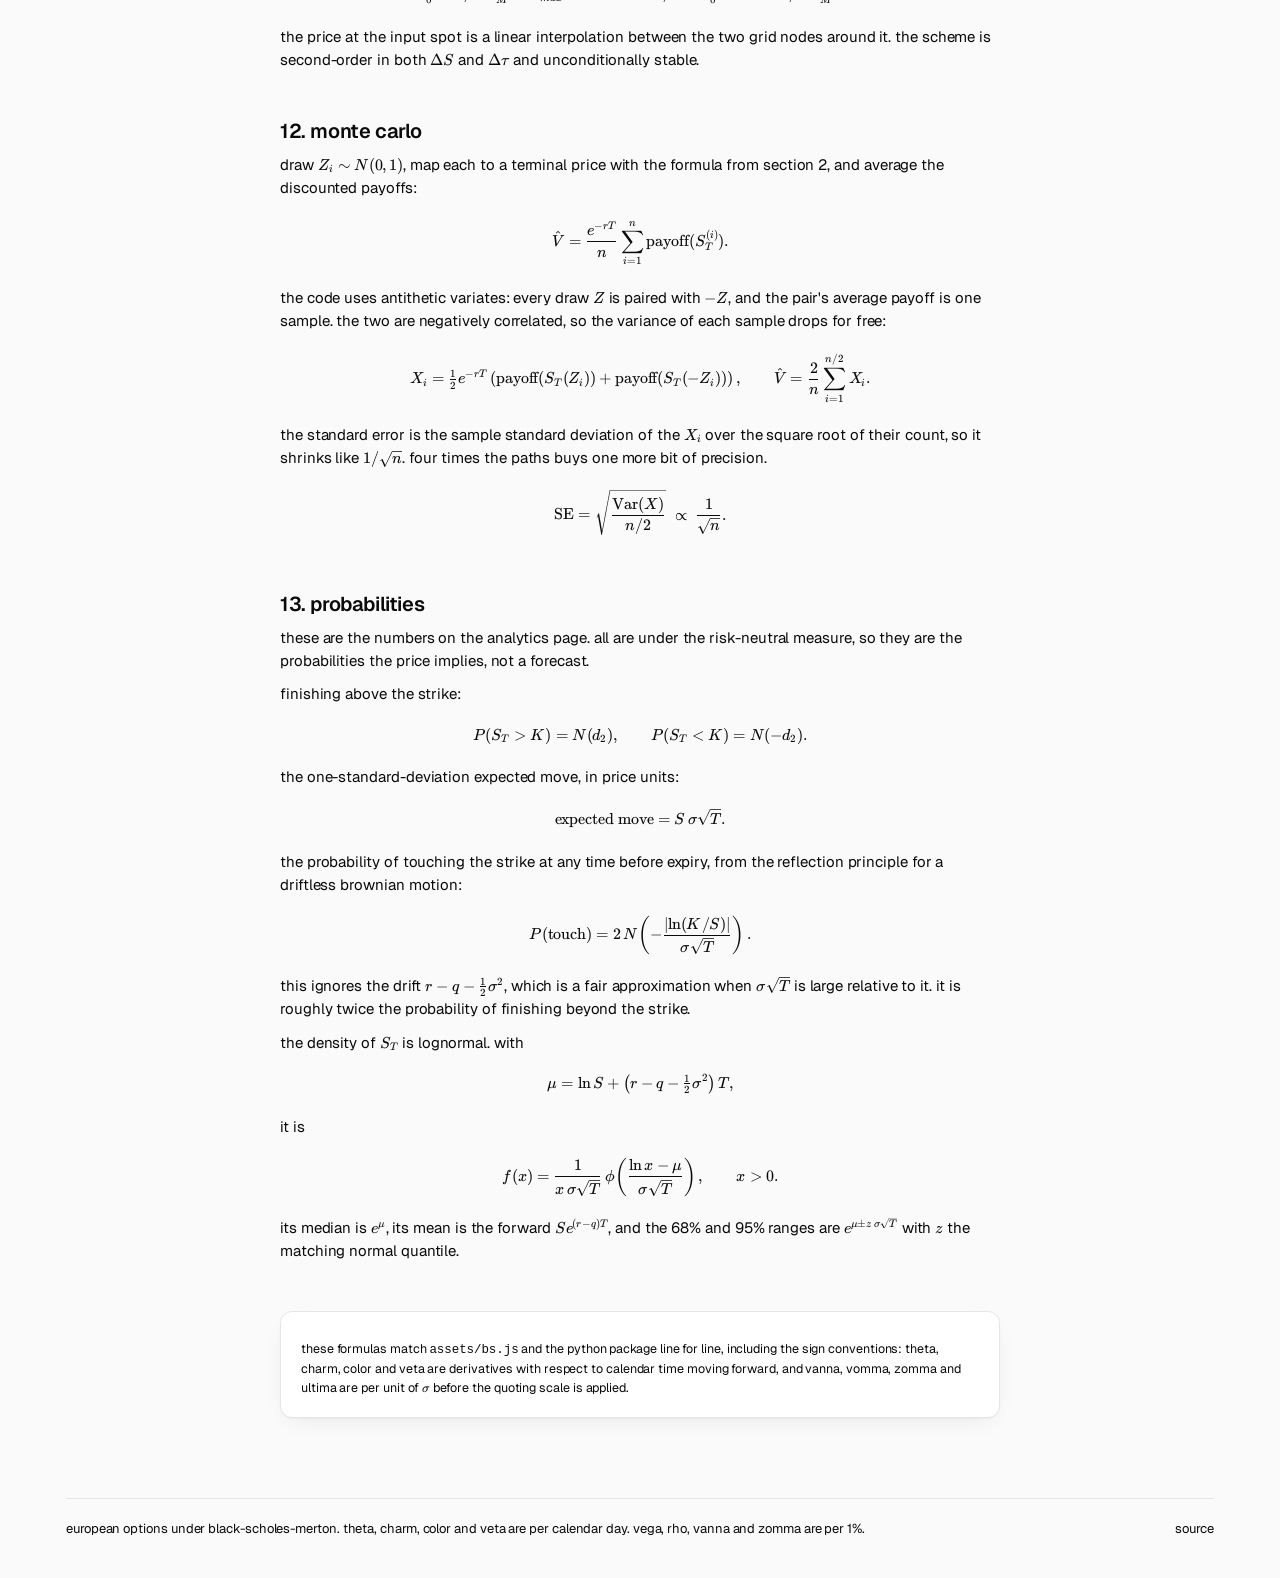
==== commit 5dfe45fd: "Analytics page, lowercase type, Geist, single text colour, reveal animations" ====
--- a/web/math.html
+++ b/web/math.html
@@ -4,7 +4,7 @@
 <meta name="description" content="The equations behind the site: the model, the PDE, the closed form, every Greek, and the numerical methods.">
 <link rel="icon" href="data:image/svg+xml,<svg xmlns='http://www.w3.org/2000/svg' viewBox='0 0 100 100'><text y='.9em' font-size='90'>σ</text></svg>">
 <link rel="preconnect" href="https://fonts.googleapis.com">
-<link href="https://fonts.googleapis.com/css2?family=Inter:wght@400;500;600&family=JetBrains+Mono:wght@400;500&display=swap" rel="stylesheet">
+<link href="https://fonts.googleapis.com/css2?family=Geist:wght@400;500;600&family=Geist+Mono:wght@400;500&display=swap" rel="stylesheet">
 <link rel="stylesheet" href="assets/style.css">
 <link rel="stylesheet" href="assets/vendor/katex/katex.min.css">
 <style>
--- a/web/assets/style.css
+++ b/web/assets/style.css
@@ -1,19 +1,19 @@
 :root{
   color-scheme:light;
   --bg:#fafafa;--surface:#ffffff;--surface-2:#f4f4f4;--line:#e5e5e5;--line-strong:#d4d4d4;
-  --text:#0a0a0a;--text-2:#525252;--text-3:#8a8a8a;
+  --text:#0a0a0a;--text-2:#0a0a0a;--text-3:#0a0a0a;
   --accent:#0a0a0a;--accent-ink:#ffffff;
   --s1:#2a78d6;--s2:#eb6834;--s3:#1baf7a;--s4:#eda100;--s5:#e87ba4;--s6:#008300;--s7:#4a3aa7;--s8:#e34948;
   --s1-soft:rgba(42,120,214,.10);
   --pos:#008300;--neg:#e34948;--pos-soft:rgba(0,131,0,.10);--neg-soft:rgba(227,73,72,.10);
   --radius:12px;--shadow:0 1px 2px rgba(0,0,0,.04),0 8px 24px -12px rgba(0,0,0,.12);
-  --font:Inter,-apple-system,BlinkMacSystemFont,"Segoe UI",sans-serif;
-  --mono:"JetBrains Mono",ui-monospace,SFMono-Regular,Menlo,monospace;
+  --font:"Geist","Inter",-apple-system,BlinkMacSystemFont,"Segoe UI",sans-serif;
+  --mono:"Geist Mono","JetBrains Mono",ui-monospace,SFMono-Regular,Menlo,monospace;
 }
 @media (prefers-color-scheme:dark){:root:not([data-theme="light"]){
   color-scheme:dark;
   --bg:#000000;--surface:#0a0a0a;--surface-2:#141414;--line:#1f1f1f;--line-strong:#2e2e2e;
-  --text:#ededed;--text-2:#a1a1a1;--text-3:#6b6b6b;
+  --text:#ededed;--text-2:#ededed;--text-3:#ededed;
   --accent:#ededed;--accent-ink:#0a0a0a;
   --s1:#3987e5;--s2:#d95926;--s3:#199e70;--s4:#c98500;--s5:#d55181;--s6:#3ddc84;--s7:#9085e9;--s8:#e66767;
   --s1-soft:rgba(57,135,229,.14);
@@ -23,7 +23,7 @@
 :root[data-theme="dark"]{
   color-scheme:dark;
   --bg:#000000;--surface:#0a0a0a;--surface-2:#141414;--line:#1f1f1f;--line-strong:#2e2e2e;
-  --text:#ededed;--text-2:#a1a1a1;--text-3:#6b6b6b;
+  --text:#ededed;--text-2:#ededed;--text-3:#ededed;
   --accent:#ededed;--accent-ink:#0a0a0a;
   --s1:#3987e5;--s2:#d95926;--s3:#199e70;--s4:#c98500;--s5:#d55181;--s6:#3ddc84;--s7:#9085e9;--s8:#e66767;
   --s1-soft:rgba(57,135,229,.14);
@@ -32,7 +32,7 @@
 }
 *{box-sizing:border-box}
 html,body{margin:0}
-body{background:var(--bg);color:var(--text);font:15px/1.5 var(--font);-webkit-font-smoothing:antialiased;font-feature-settings:"cv11","ss01"}
+body{background:var(--bg);color:var(--text);font:15px/1.55 var(--font);-webkit-font-smoothing:antialiased;letter-spacing:-.005em}
 a{color:inherit}
 .mono{font-family:var(--mono);font-variant-numeric:tabular-nums}
 .wrap{max-width:1180px;margin:0 auto;padding:0 16px}
@@ -43,7 +43,6 @@
 .brand .dot{width:8px;height:8px;border-radius:50%;background:var(--s1)}
 nav.links{display:flex;gap:2px;overflow-x:auto}
 nav.links a{text-decoration:none;color:var(--text-2);padding:6px 12px;border-radius:8px;font-size:14px;font-weight:500;white-space:nowrap}
-nav.links a:hover{color:var(--text);background:var(--surface-2)}
 nav.links a[aria-current="page"]{color:var(--text);background:var(--surface-2)}
 .top-actions{display:flex;gap:8px;align-items:center}
 @media (max-width:640px){nav.links a{padding:6px 9px;font-size:13px}.brand span.t{display:none}}
@@ -51,13 +50,10 @@
 /* controls */
 .seg{display:inline-flex;background:var(--surface);border:1px solid var(--line);border-radius:999px;padding:3px;flex-wrap:wrap}
 .seg button{border:0;background:transparent;color:var(--text-2);padding:5px 14px;border-radius:999px;font:inherit;font-size:14px;font-weight:500;cursor:pointer;white-space:nowrap}
-.seg button:hover{color:var(--text)}
 .seg button[aria-pressed="true"]{background:var(--accent);color:var(--accent-ink)}
 .seg.sm button{padding:3px 10px;font-size:13px}
 .icon-btn{border:1px solid var(--line);background:var(--surface);color:var(--text-2);width:34px;height:34px;border-radius:8px;cursor:pointer;display:grid;place-items:center;padding:0}
-.icon-btn:hover{color:var(--text)}
 .btn{border:1px solid var(--line);background:var(--surface);color:var(--text);padding:7px 14px;border-radius:8px;font:inherit;font-size:14px;font-weight:500;cursor:pointer}
-.btn:hover{background:var(--surface-2)}
 .btn.primary{background:var(--accent);color:var(--accent-ink);border-color:var(--accent)}
 .btn.sm{padding:4px 10px;font-size:13px}
 select,input[type=text]{border:1px solid var(--line);background:var(--surface);color:var(--text);font:inherit;font-size:14px;padding:6px 10px;border-radius:8px;outline:0}
@@ -94,7 +90,6 @@
 .field .num{display:inline-flex;align-items:baseline}
 .field .num em{font-style:normal;color:var(--text-3);font-size:13px;margin-left:2px}
 .field input[type=number]{width:84px;border-color:transparent;background:transparent;padding:2px 3px 2px 6px}
-.field input[type=number]:hover{border-color:var(--line)}
 .field input[type=number]:focus{border-color:var(--line-strong);background:var(--bg)}
 
 /* hero number */
@@ -110,7 +105,6 @@
 .tiles{display:grid;grid-template-columns:repeat(auto-fit,minmax(150px,1fr));gap:0;background:var(--surface);border-radius:var(--radius);overflow:hidden;border:1px solid var(--line)}
 .tile{background:var(--surface);padding:14px 16px;border:0;border-right:1px solid var(--line);border-bottom:1px solid var(--line);margin:0 -1px -1px 0;text-align:left;font:inherit;color:inherit;position:relative;min-width:0}
 button.tile{cursor:pointer}
-button.tile:hover{background:var(--surface-2)}
 .tile[aria-pressed="true"]::after{content:"";position:absolute;left:0;right:0;bottom:0;height:2px;background:var(--s1)}
 .tile .k{font-size:12px;color:var(--text-2);font-weight:500;display:flex;gap:6px;align-items:baseline;white-space:nowrap;overflow:hidden;text-overflow:ellipsis}
 .tile .k i{font-style:normal;color:var(--text-3);font-family:var(--mono);font-size:11px}
@@ -126,7 +120,6 @@
 table.data tr:last-child td{border-bottom:0}
 table.data tr.hl td{background:var(--s1-soft)}
 table.data th.sortable{cursor:pointer;user-select:none}
-table.data th.sortable:hover{color:var(--text)}
 table.data td.pos{color:var(--pos)}table.data td.neg{color:var(--neg)}
 .scroll{overflow:auto;max-height:420px}
 
@@ -137,7 +130,7 @@
 .chart .axis line{stroke:var(--line)}
 .chart .axis .base{stroke:var(--line-strong)}
 .chart .axis .lbl{fill:var(--text-2);font-family:var(--font);font-size:11.5px}
-.chart .tip{position:absolute;pointer-events:none;background:var(--surface);border:1px solid var(--line);border-radius:8px;padding:8px 10px;font-size:12px;box-shadow:var(--shadow);white-space:nowrap;opacity:0;transition:opacity .08s;z-index:5;line-height:1.45}
+.chart .tip{position:absolute;pointer-events:none;background:var(--surface);border:1px solid var(--line);border-radius:8px;padding:8px 10px;font-size:12px;box-shadow:var(--shadow);white-space:nowrap;opacity:0;transition:opacity .18s cubic-bezier(.22,1,.36,1);z-index:5;line-height:1.45}
 .chart .tip .t{color:var(--text-3);margin-bottom:2px}
 .chart .tip .r{display:flex;justify-content:space-between;gap:14px}
 .chart .tip .r i{display:inline-block;width:8px;height:8px;border-radius:2px;margin-right:6px;vertical-align:middle}
@@ -163,3 +156,20 @@
 footer.bottom a{color:var(--text-2);text-decoration:none}
 .toast{position:fixed;left:50%;bottom:24px;transform:translateX(-50%);background:var(--accent);color:var(--accent-ink);padding:8px 14px;border-radius:8px;font-size:13px;opacity:0;transition:opacity .15s;pointer-events:none}
 .toast.show{opacity:1}
+
+/* motion */
+.reveal{opacity:0;transform:translateY(18px) scale(.995);transition:opacity .7s cubic-bezier(.22,1,.36,1),transform .7s cubic-bezier(.22,1,.36,1);will-change:opacity,transform}
+.reveal.in{opacity:1;transform:none}
+header.top{opacity:0;animation:fade-down .6s cubic-bezier(.22,1,.36,1) .05s forwards}
+.page-head h1,.page-head p{opacity:0;animation:fade-up .7s cubic-bezier(.22,1,.36,1) forwards}
+.page-head h1{animation-delay:.12s}.page-head p{animation-delay:.22s}
+@keyframes fade-up{from{opacity:0;transform:translateY(14px)}to{opacity:1;transform:none}}
+@keyframes fade-down{from{opacity:0;transform:translateY(-8px)}to{opacity:1;transform:none}}
+.seg button,.tabs button,.btn,.icon-btn,nav.links a,button.tile{transition:transform .35s cubic-bezier(.22,1,.36,1),background-color .25s ease,color .25s ease}
+.seg button:active,.btn:active,.icon-btn:active,button.tile:active{transform:scale(.97)}
+.tile[aria-pressed="true"]::after{transform-origin:left;animation:grow .45s cubic-bezier(.22,1,.36,1)}
+@keyframes grow{from{transform:scaleX(0)}to{transform:scaleX(1)}}
+.tabs button{position:relative}
+.chart path{transition:d .35s cubic-bezier(.22,1,.36,1)}
+.hero .value{transition:opacity .2s ease}
+@media (prefers-reduced-motion:reduce){.reveal,header.top,.page-head h1,.page-head p{opacity:1;transform:none;animation:none;transition:none}}
